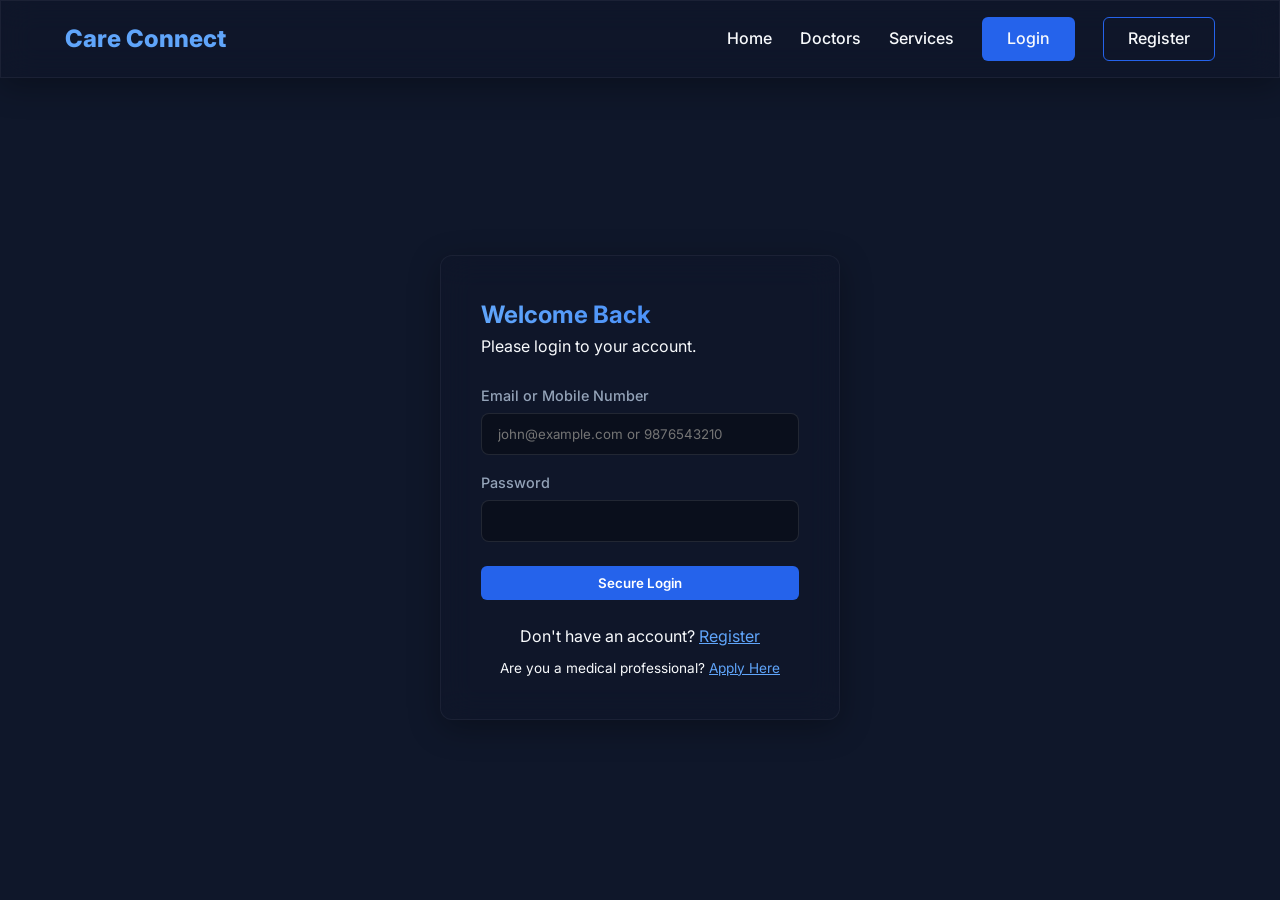
==== doctor-appointment-frontend/admin-dashboard.html @ 3c87839b "Initial commit: Doctor Appointment System" ====
<!DOCTYPE html>
<html lang="en">

<head>
    <meta charset="UTF-8">
    <meta name="viewport" content="width=device-width, initial-scale=1.0">
    <title>Admin Dashboard - Care Connect</title>
    <link href="https://fonts.googleapis.com/css2?family=Inter:wght@300;400;600;800&display=swap" rel="stylesheet">
    <link rel="stylesheet" href="css/style.css">
</head>

<body>
    <nav class="navbar glass-effect">
        <div class="logo">Care Connect <span style="font-size: 0.9rem; font-weight: 400; color: #fff;">| Admin Portal</span>
        </div>
        <div class="nav-links">
            <span id="welcomeMsg" style="margin-right: 15px; color: var(--primary-light);"></span>
            <button class="btn btn-outline" onclick="logout()">Logout</button>
        </div>
    </nav>
    <main class="dashboard-grid">
        <div class="card glass-effect" style="grid-column: span 2;">
            <h3><span style="font-size: 1.5rem;">📊</span> System Overview - All Appointments</h3>
            <p style="font-size: 0.85rem; color: #aaa; margin-bottom: 1rem;">Monitor all system bookings and critical
                emergencies.</p>

            <div id="allAppointments" class="mt-3" style="max-height: 400px; overflow-y: auto;">
                <p>Loading all system data...</p>
            </div>

            <h3 class="mt-5"><span style="font-size: 1.5rem;">👨‍👩‍👧‍👦</span> Manage Patients</h3>
            <div id="allPatients" class="mt-3" style="max-height: 400px; overflow-y: auto;">
                <p>Loading patients...</p>
            </div>

            <h3 class="mt-5"><span style="font-size: 1.5rem;">👨‍⚕️</span> Active Doctors</h3>
            <div id="activeDoctors" class="mt-3" style="max-height: 400px; overflow-y: auto;">
                <p>Loading active doctors...</p>
            </div>

            <h3 class="mt-5"><span style="font-size: 1.5rem;">⏳</span> Pending Doctor Approvals</h3>
            <div id="pendingDoctors" class="mt-3" style="max-height: 400px; overflow-y: auto;">
                <p>Loading pending registrations...</p>
            </div>
        </div>
    </main>

    <script src="js/app.js"></script>
    <script>
        document.addEventListener('DOMContentLoaded', () => {
            if (!localStorage.getItem('token') || localStorage.getItem('role') !== 'ADMIN') {
                window.location.href = 'login.html';
            }
            document.getElementById('welcomeMsg').textContent = `Admin: ${localStorage.getItem('userName')}`;
            loadAllAppointments();
            loadAllPatients();
            loadActiveDoctors();
            loadPendingDoctors();
        });

        function logout() {
            localStorage.clear();
            window.location.href = 'login.html';
        }

        async function loadAllAppointments() {
            try {
                const res = await fetchWithAuth('/appointments/all');
                if (res.ok) {
                    const data = await res.json();
                    const list = document.getElementById('allAppointments');
                    list.innerHTML = '';
                    if (data.length === 0) { list.innerHTML = '<p style="color:#aaa;">No data found in the system.</p>'; return; }

                    data.forEach(app => {
                        const bg = app.type === 'EMERGENCY' ? 'rgba(239, 68, 68, 0.15)' : 'rgba(255,255,255,0.05)';
                        const strip = app.type === 'EMERGENCY' ? 'var(--danger)' : 'var(--primary)';

                        let detailsHtml = '';
                        if (app.type === 'EMERGENCY') {
                            let verifyBtn = '';
                            if (app.status === 'PENDING_VERIFICATION') {
                                verifyBtn = `
                                    <div style="margin-top:10px; padding:10px; background:rgba(251,191,36,0.1); border-radius:6px; border:1px solid rgba(251,191,36,0.3);">
                                        <p style="color:#fbbf24; font-size:0.8rem; margin:0; margin-bottom:10px;"><b>UTR:</b> ${app.transactionId || 'N/A'}</p>
                                        <div style="display:flex; gap:10px;">
                                            <button class="btn btn-success" onclick="verifyPayment(${app.id})" style="flex:1; padding:5px; font-size:0.8rem;">Verify & Confirm</button>
                                            <button class="btn btn-danger" onclick="cancelPayment(${app.id})" style="flex:1; padding:5px; font-size:0.8rem;">Cancel Booking</button>
                                        </div>
                                    </div>
                                `;
                            }
                            detailsHtml = `
                                <div style="grid-column: span 3; background: rgba(0,0,0,0.2); padding: 10px; border-radius: 6px; margin-top: 10px; border: 1px solid rgba(239,68,68,0.2); font-size: 0.85rem;">
                                    <div style="color: var(--danger); font-weight: bold;">🚨 Emergency: ${app.patientName}</div>
                                    <div>${app.patientDetails}</div>
                                    <div style="color: #ccc; font-style: italic;">"${app.diseaseDescription}"</div>
                                    ${verifyBtn}
                                </div>
                            `;
                        }

                        list.innerHTML += `
                            <div style="background: ${bg}; padding: 15px; border-radius: 8px; margin-bottom: 10px; border-left: 5px solid ${strip}; display: grid; grid-template-columns: 1fr 1fr 1fr;">
                                <div><strong>ID:</strong> #${app.id}</div>
                                <div><strong>Date/Time:</strong> ${app.appointmentDate} ${app.appointmentTime || ''}</div>
                                <div><strong>Status:</strong> ${app.status}</div>
                                <div style="color:${strip}; grid-column: span 3; margin-top: 5px;"><strong>Type:</strong> ${app.type}</div>
                                ${detailsHtml}
                            </div>
                        `;
                    });
                }
            } catch (e) { console.error(e); }
        }

        async function loadPendingDoctors() {
// ... existing loadPendingDoctors ...
            try {
                const res = await fetchWithAuth('/doctors/pending');
                if (res.ok) {
                    const data = await res.json();
                    const list = document.getElementById('pendingDoctors');
                    list.innerHTML = '';
                    if (data.length === 0) { list.innerHTML = '<p style="color:#aaa;">No doctors pending approval.</p>'; return; }

                    data.forEach(doc => {
                        list.innerHTML += `
                            <div style="background: rgba(255,255,255,0.05); padding: 15px; border-radius: 8px; margin-bottom: 10px; border-left: 5px solid var(--warning);">
                                <strong>Name:</strong> ${doc.user.name} <br/>
                                <strong>License Number:</strong> ${doc.licenseNumber} <br/>
                                <strong>Specialization:</strong> ${doc.specialization} <br/>
                                <button class="btn btn-primary mt-2" onclick="approveDoctor(${doc.id})">Approve Doctor</button>
                            </div>
                        `;
                    });
                }
            } catch (e) { console.error(e); }
        }

        async function approveDoctor(id) {
            try {
                const res = await fetchWithAuth(`/doctors/approve/${id}`, { method: 'PUT' });
                if (res.ok) {
                    alert('Doctor approved successfully!');
                    loadPendingDoctors();
                    loadActiveDoctors();
                } else {
                    alert('Error approving doctor');
                }
            } catch (e) {
                console.error(e);
            }
        }

        async function verifyPayment(id) {
            if (!confirm("Have you successfully verified the credited amount with this UTR in your bank?")) return;
            try {
                const res = await fetchWithAuth(`/appointments/${id}/confirm-payment`, { method: 'PUT' });
                if (res.ok) {
                    alert('Payment Verified and Booking Confirmed!');
                    loadAllAppointments();
                } else {
                    alert('Error verifying payment');
                }
            } catch (e) { console.error(e); }
        }

        async function cancelPayment(id) {
            const reason = prompt("Enter a reason for cancellation (e.g., Invalid UTR, Payment Not Received):");
            if (reason === null) return; // User pressed cancel on the prompt

            try {
                const res = await fetchWithAuth(`/appointments/${id}/cancel-payment`, { method: 'PUT' });
                if (res.ok) {
                    alert('Booking has been cancelled.');
                    loadAllAppointments();
                } else {
                    alert('Error cancelling payment');
                }
            } catch (e) { console.error(e); }
        }

        async function loadAllPatients() {
            try {
                const res = await fetchWithAuth('/users/patients');
                if (res.ok) {
                    const data = await res.json();
                    const list = document.getElementById('allPatients');
                    list.innerHTML = '';
                    if (data.length === 0) { list.innerHTML = '<p style="color:#aaa;">No patients registered.</p>'; return; }

                    data.forEach(user => {
                        list.innerHTML += `
                            <div style="background: rgba(255,255,255,0.05); padding: 15px; border-radius: 8px; margin-bottom: 10px; display: flex; justify-content: space-between; align-items: center; border-left: 5px solid var(--primary-light);">
                                <div>
                                    <strong>Name:</strong> ${user.name} <br/>
                                    <strong>Email:</strong> ${user.email} <br/>
                                </div>
                                <button class="btn btn-danger" onclick="deleteUser(${user.id})">Delete Patient</button>
                            </div>
                        `;
                    });
                }
            } catch (e) { console.error(e); }
        }

        async function loadActiveDoctors() {
            try {
                const res = await fetchWithAuth('/doctors/all');
                if (res.ok) {
                    const data = await res.json();
                    const list = document.getElementById('activeDoctors');
                    list.innerHTML = '';

                    const approvedDocs = data.filter(d => d.status === 'APPROVED' || !d.status || d.status === '');
                    if (approvedDocs.length === 0) { list.innerHTML = '<p style="color:#aaa;">No active doctors.</p>'; return; }

                    approvedDocs.forEach(doc => {
                        list.innerHTML += `
                            <div style="background: rgba(255,255,255,0.05); padding: 15px; border-radius: 8px; margin-bottom: 10px; display: flex; justify-content: space-between; align-items: center; border-left: 5px solid var(--success);">
                                <div>
                                    <strong>Name:</strong> ${doc.user.name} <br/>
                                    <strong>Specialization:</strong> ${doc.specialization} <br/>
                                    <strong>License:</strong> ${doc.licenseNumber}
                                </div>
                                <button class="btn btn-danger" onclick="deleteUser(${doc.user.id})">Remove Doctor</button>
                            </div>
                        `;
                    });
                }
            } catch (e) { console.error(e); }
        }

        async function deleteUser(userId) {
            if (confirm("Are you sure you want to completely delete this user? All their appointments and records will also be deleted!")) {
                try {
                    const res = await fetchWithAuth(`/users/${userId}`, { method: 'DELETE' });
                    if (res.ok) {
                        alert('User deleted successfully!');
                        loadAllPatients();
                        loadActiveDoctors();
                        loadPendingDoctors();
                        loadAllAppointments();
                    } else {
                        alert('Error deleting user');
                    }
                } catch (e) { console.error(e); }
            }
        }
    </script>
</body>

</html>
---- doctor-appointment-frontend/css/style.css ----
:root {
    --primary: #2563eb;
    --primary-light: #60a5fa;
    --background: #0f172a;
    --text-main: #f8fafc;
    --text-muted: #94a3b8;
    --danger: #ef4444;
    --success: #10b981;
    --card-bg: rgba(255, 255, 255, 0.05);
}

* {
    margin: 0;
    padding: 0;
    box-sizing: border-box;
    font-family: 'Inter', sans-serif;
}

body {
    background-color: var(--background);
    color: var(--text-main);
    line-height: 1.6;
    overflow-x: hidden;
    animation: fadeIn 0.8s ease-out forwards;
}

@keyframes fadeIn {
    from { opacity: 0; }
    to { opacity: 1; }
}

@keyframes fadeInUp {
    from {
        opacity: 0;
        transform: translateY(20px);
    }
    to {
        opacity: 1;
        transform: translateY(0);
    }
}

/* Typography Details */
.text-gradient {
    background: linear-gradient(to right, #60a5fa, #3b82f6);
    background-clip: text;
    -webkit-background-clip: text;
    -webkit-text-fill-color: transparent;
    animation: fadeInUp 1s ease-out forwards;
}

.text-center {
    text-align: center;
}

.mt-2 {
    margin-top: 0.5rem;
}

.mt-3 {
    margin-top: 1rem;
}

.mt-4 {
    margin-top: 1.5rem;
}

.mt-5 {
    margin-top: 2rem;
}

.pb-4 {
    padding-bottom: 2rem;
}

/* Navbar */
.navbar {
    display: flex;
    justify-content: space-between;
    align-items: center;
    padding: 1rem 5%;
    position: sticky;
    top: 0;
    z-index: 100;
}

.logo {
    font-size: 1.5rem;
    font-weight: 800;
    color: var(--primary-light);
}

.nav-links a {
    color: var(--text-main);
    text-decoration: none;
    margin-left: 1.5rem;
    font-weight: 500;
    transition: 0.3s;
}

.nav-links a:hover {
    color: var(--primary-light);
}

/* Buttons */
.btn {
    display: inline-block;
    padding: 0.5rem 1.5rem;
    border-radius: 6px;
    font-weight: 600;
    text-decoration: none;
    cursor: pointer;
    border: 1px solid transparent;
    transition: all 0.3s ease;
}

.btn-primary {
    background: var(--primary);
    color: white;
}

.btn-primary:hover {
    background: #1d4ed8;
    transform: translateY(-2px);
    box-shadow: 0 4px 12px rgba(37, 99, 235, 0.4);
}

.btn-outline {
    border-color: var(--primary);
    color: var(--primary-light);
    background: transparent;
}

.btn-outline:hover {
    background: rgba(37, 99, 235, 0.1);
}

.btn-danger {
    background: var(--danger);
    color: white;
}

.btn-danger:hover {
    background: #dc2626;
    transform: translateY(-2px);
    box-shadow: 0 4px 12px rgba(239, 68, 68, 0.4);
}

.btn-block {
    display: block;
    width: 100%;
    text-align: center;
}

.btn-large {
    padding: 0.75rem 2rem;
    font-size: 1.1rem;
}

/* Layout & Hero */
.center-content {
    min-height: calc(100vh - 80px);
    display: flex;
    align-items: center;
    justify-content: center;
}

.hero {
    height: calc(100vh - 80px);
    display: flex;
    align-items: center;
    padding: 0 5%;
    background: radial-gradient(circle at top right, rgba(37, 99, 235, 0.1), transparent 50%);
}

.hero-content {
    max-width: 600px;
}

.hero h1 {
    font-size: 3.5rem;
    line-height: 1.2;
    margin-bottom: 1rem;
}

.hero p {
    font-size: 1.25rem;
    color: var(--text-muted);
    margin-bottom: 2rem;
}

.hero-cta {
    display: flex;
    gap: 1rem;
}

/* Glassmorphism Utilities */
.glass-effect {
    background: rgba(15, 23, 42, 0.6);
    backdrop-filter: blur(16px);
    -webkit-backdrop-filter: blur(16px);
    border: 1px solid rgba(255, 255, 255, 0.05);
    box-shadow: 0 8px 32px 0 rgba(0, 0, 0, 0.3);
}

/* Forms */
.form-container {
    padding: 2.5rem;
    border-radius: 12px;
    width: 100%;
    max-width: 400px;
}

.form-group label {
    display: block;
    font-size: 0.9rem;
    font-weight: 500;
    color: var(--text-muted);
}

.form-group input,
.form-group select,
.form-group textarea {
    width: 100%;
    padding: 12px 16px;
    margin-top: 6px;
    background: rgba(0, 0, 0, 0.3);
    border: 1px solid rgba(255, 255, 255, 0.1);
    color: white;
    border-radius: 8px;
    transition: 0.3s;
    color-scheme: dark;
}

.form-group input:focus,
.form-group select:focus,
.form-group textarea:focus {
    border-color: var(--primary-light);
    outline: none;
    box-shadow: 0 0 15px rgba(59, 130, 246, 0.4);
    transform: translateY(-2px);
}

.form-group option {
    background: var(--background);
    color: white;
}

/* Dashboard Grids */
.dashboard-grid {
    display: grid;
    grid-template-columns: repeat(auto-fit, minmax(300px, 1fr));
    gap: 1.5rem;
    padding: 2rem 5%;
}

.card {
    padding: 1.5rem;
    border-radius: 12px;
    background: var(--card-bg);
    border: 1px solid rgba(255, 255, 255, 0.1);
    transition: all 0.3s cubic-bezier(0.4, 0, 0.2, 1);
    animation: fadeInUp 0.8s ease-out forwards;
    animation-delay: 0.2s;
    opacity: 0;
}

.card:hover {
    transform: translateY(-8px);
    border-color: rgba(96, 165, 250, 0.4);
    box-shadow: 0 10px 25px -5px rgba(37, 99, 235, 0.15), 0 8px 10px -6px rgba(37, 99, 235, 0.1);
}

.card h3 {
    margin-bottom: 1rem;
    font-size: 1.2rem;
    color: var(--primary-light);
}

/* Chatbot UI */
.chat-container {
    height: 400px;
    overflow-y: auto;
    padding: 1rem;
    background: rgba(0, 0, 0, 0.2);
    border-radius: 8px;
    display: flex;
    flex-direction: column;
    gap: 1rem;
}

.chat-msg {
    padding: 0.75rem 1rem;
    border-radius: 8px;
    max-width: 80%;
}

.chat-user {
    align-self: flex-end;
    background: var(--primary);
    color: white;
    border-bottom-right-radius: 0;
}

.chat-ai {
    align-self: flex-start;
    background: rgba(255, 255, 255, 0.1);
    color: white;
    border-bottom-left-radius: 0;
}
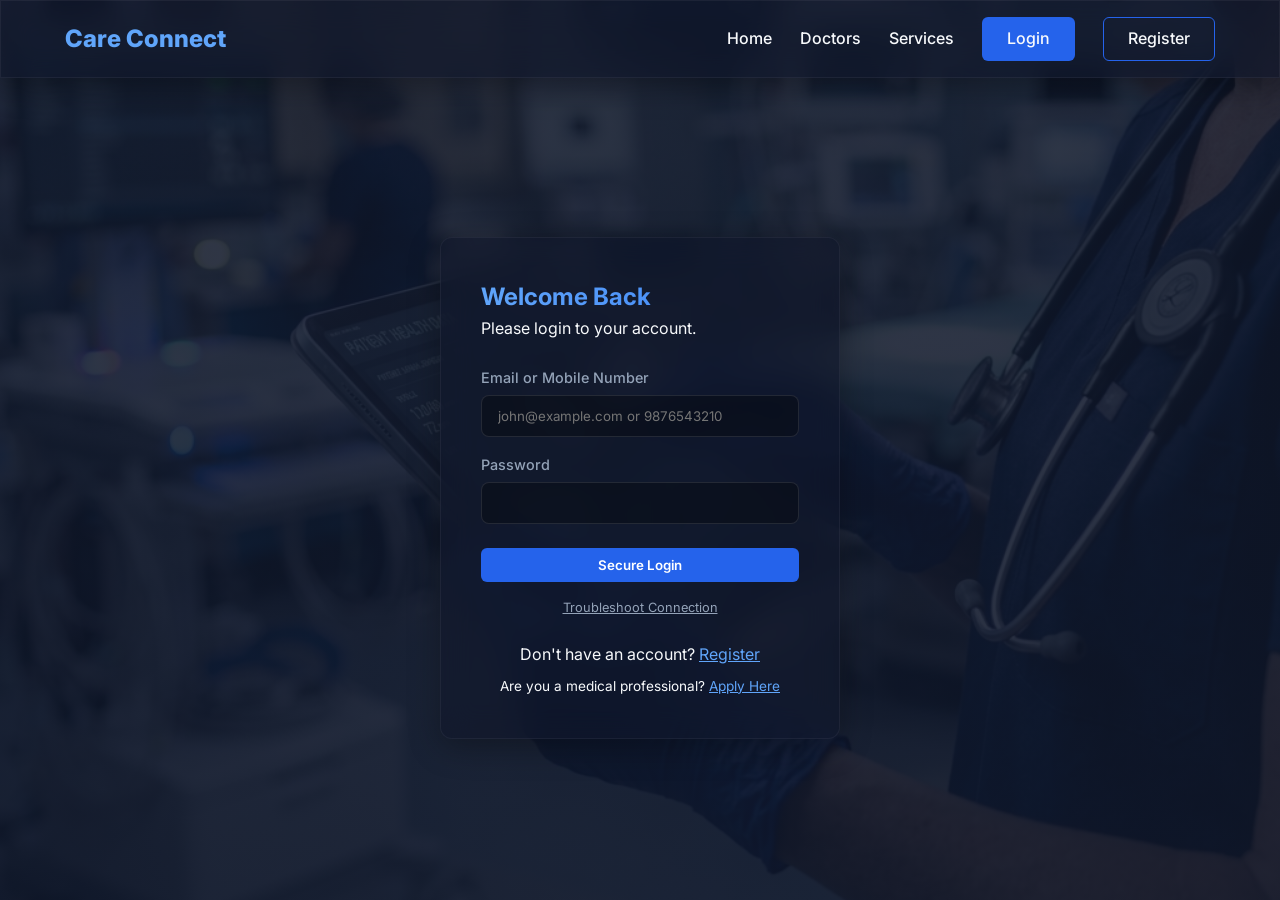
==== commit b442629a: "UI: Final polish - Apply premium backgrounds to all internal pages and dashboards" ====
--- a/doctor-appointment-frontend/admin-dashboard.html
+++ b/doctor-appointment-frontend/admin-dashboard.html
@@ -9,12 +9,16 @@
     <link rel="stylesheet" href="css/style.css">
 </head>
 
-<body>
+<body class="dashboard-page">
     <nav class="navbar glass-effect">
-        <div class="logo">Care Connect <span style="font-size: 0.9rem; font-weight: 400; color: #fff;">| Admin Portal</span>
+        <div class="logo">Care Connect <span style="font-size: 0.9rem; font-weight: 400; color: #fff;">| Admin Portal</span></div>
+        <div class="menu-toggle" id="mobile-menu">
+            <span></span>
+            <span></span>
+            <span></span>
         </div>
-        <div class="nav-links">
-            <span id="welcomeMsg" style="margin-right: 15px; color: var(--primary-light);"></span>
+        <div class="nav-links" id="nav-links">
+            <span id="welcomeMsg" style="color: var(--primary-light);"></span>
             <button class="btn btn-outline" onclick="logout()">Logout</button>
         </div>
     </nav>
@@ -248,6 +252,7 @@
                 } catch (e) { console.error(e); }
             }
         }
+
     </script>
 </body>
 
--- a/doctor-appointment-frontend/css/style.css
+++ b/doctor-appointment-frontend/css/style.css
@@ -18,10 +18,27 @@
 
 body {
     background-color: var(--background);
+    background-image: linear-gradient(rgba(15, 23, 42, 0.9), rgba(15, 23, 42, 0.9)), url('../assets/img/dashboard-bg.png');
+    background-size: cover;
+    background-position: center;
+    background-attachment: fixed;
     color: var(--text-main);
     line-height: 1.6;
     overflow-x: hidden;
     animation: fadeIn 0.8s ease-out forwards;
+}
+
+/* Background Variations */
+.hero-page {
+    background-image: linear-gradient(rgba(15, 23, 42, 0.8), rgba(15, 23, 42, 0.85)), url('../assets/img/hero-bg.png');
+}
+
+.auth-page {
+    background-image: linear-gradient(rgba(15, 23, 42, 0.85), rgba(15, 23, 42, 0.9)), url('../assets/img/auth-bg.png');
+}
+
+.dashboard-page {
+    background-image: linear-gradient(rgba(15, 23, 42, 0.92), rgba(15, 23, 42, 0.95)), url('../assets/img/dashboard-bg.png');
 }
 
 @keyframes fadeIn {
@@ -307,4 +324,116 @@
     background: rgba(255, 255, 255, 0.1);
     color: white;
     border-bottom-left-radius: 0;
+}
+
+/* Mobile Responsive Adjustments */
+.menu-toggle {
+    display: none;
+    flex-direction: column;
+    gap: 5px;
+    cursor: pointer;
+    z-index: 1001;
+}
+
+.menu-toggle span {
+    width: 25px;
+    height: 3px;
+    background: white;
+    border-radius: 2px;
+    transition: 0.3s;
+}
+
+@media (max-width: 768px) {
+    .menu-toggle {
+        display: flex;
+    }
+
+    .nav-links {
+        display: flex; /* CRITICAL: Force flex display on mobile */
+        position: fixed;
+        top: 0;
+        right: -100%;
+        width: 100%; /* Take full width on mobile for better alignment */
+        height: 100vh;
+        background: rgba(10, 15, 28, 0.98); /* Solid dark background */
+        backdrop-filter: blur(20px);
+        flex-direction: column;
+        justify-content: center;
+        align-items: center;
+        gap: 1.5rem;
+        transition: 0.4s cubic-bezier(0.4, 0, 0.2, 1);
+        z-index: 1000;
+        padding: 2rem;
+    }
+
+    .nav-links.active {
+        right: 0;
+    }
+
+    .nav-links a, .nav-links .btn {
+        margin: 0;
+        font-size: 1.3rem;
+        width: 80%; /* Width for buttons and links */
+        text-align: center;
+        padding: 1rem;
+    }
+
+    .nav-links span#welcomeMsg {
+        display: block;
+        width: 100%;
+        text-align: center;
+        margin-bottom: 1rem;
+        font-weight: 600;
+    }
+
+    /* Hero Section Responsive */
+    .hero {
+        flex-direction: column;
+        justify-content: center;
+        text-align: center;
+        padding-top: 2rem;
+    }
+
+    .hero h1 {
+        font-size: 2.5rem;
+    }
+
+    .hero p {
+        font-size: 1.1rem;
+    }
+
+    .hero-cta {
+        flex-direction: column;
+        width: 100%;
+    }
+
+    .hero-cta .btn {
+        width: 100%;
+    }
+
+    /* Form Container Responsive */
+    .form-container {
+        padding: 1.5rem;
+        margin: 1rem;
+    }
+
+    /* Dashboard Grid Responsive */
+    .dashboard-grid {
+        grid-template-columns: 1fr;
+        padding: 1rem;
+    }
+
+    /* Modal Content Responsive */
+    .modal-content {
+        padding: 1.5rem;
+    }
+
+    .modal-content div[style*="grid-template-columns: 1fr 1fr"] {
+        grid-template-columns: 1fr !important;
+    }
+
+    /* General Typography */
+    h2 {
+        font-size: 2rem !important;
+    }
 }
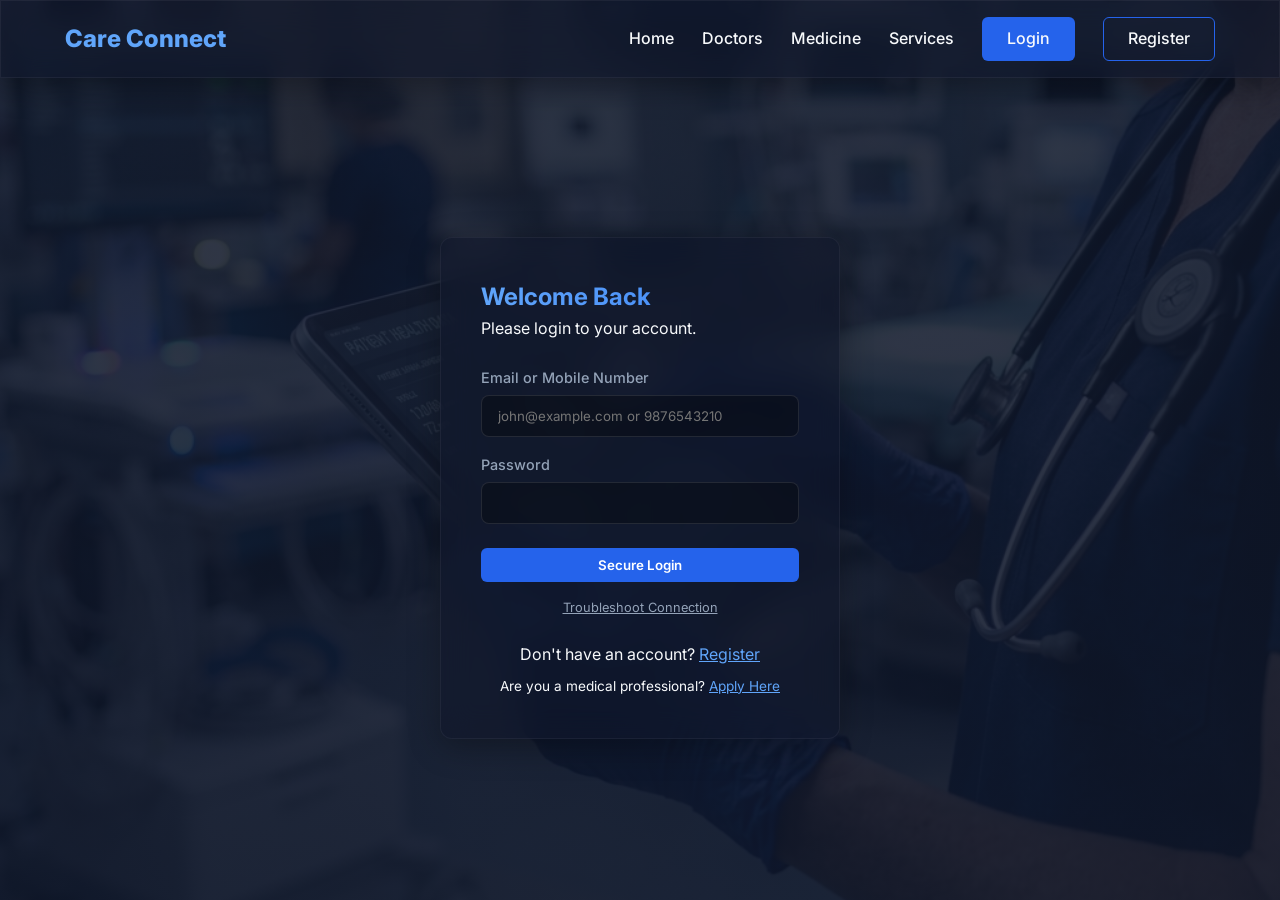
==== commit 27dc1686: "UI: Add 'Medicine' tab to all navigation bars for cross-site consistency." ====
--- a/doctor-appointment-frontend/admin-dashboard.html
+++ b/doctor-appointment-frontend/admin-dashboard.html
@@ -18,7 +18,9 @@
             <span></span>
         </div>
         <div class="nav-links" id="nav-links">
-            <span id="welcomeMsg" style="color: var(--primary-light);"></span>
+            <a href="index.html" style="margin-right: 20px; color: #fff;">Home</a>
+            <a href="medicines.html" style="margin-right: 20px; color: #fff;">Medicine</a>
+            <span id="welcomeMsg" style="color: var(--primary-light); margin-right: 15px;"></span>
             <button class="btn btn-outline" onclick="logout()">Logout</button>
         </div>
     </nav>
--- a/doctor-appointment-frontend/css/style.css
+++ b/doctor-appointment-frontend/css/style.css
@@ -1,439 +1,640 @@
-:root {
-    --primary: #2563eb;
-    --primary-light: #60a5fa;
-    --background: #0f172a;
-    --text-main: #f8fafc;
-    --text-muted: #94a3b8;
-    --danger: #ef4444;
-    --success: #10b981;
-    --card-bg: rgba(255, 255, 255, 0.05);
-}
-
-* {
-    margin: 0;
-    padding: 0;
-    box-sizing: border-box;
-    font-family: 'Inter', sans-serif;
-}
-
-body {
-    background-color: var(--background);
-    background-image: linear-gradient(rgba(15, 23, 42, 0.9), rgba(15, 23, 42, 0.9)), url('../assets/img/dashboard-bg.png');
-    background-size: cover;
-    background-position: center;
-    background-attachment: fixed;
-    color: var(--text-main);
-    line-height: 1.6;
-    overflow-x: hidden;
-    animation: fadeIn 0.8s ease-out forwards;
-}
-
-/* Background Variations */
-.hero-page {
-    background-image: linear-gradient(rgba(15, 23, 42, 0.8), rgba(15, 23, 42, 0.85)), url('../assets/img/hero-bg.png');
-}
-
-.auth-page {
-    background-image: linear-gradient(rgba(15, 23, 42, 0.85), rgba(15, 23, 42, 0.9)), url('../assets/img/auth-bg.png');
-}
-
-.dashboard-page {
-    background-image: linear-gradient(rgba(15, 23, 42, 0.92), rgba(15, 23, 42, 0.95)), url('../assets/img/dashboard-bg.png');
-}
-
-@keyframes fadeIn {
-    from { opacity: 0; }
-    to { opacity: 1; }
-}
-
-@keyframes fadeInUp {
-    from {
-        opacity: 0;
-        transform: translateY(20px);
-    }
-    to {
-        opacity: 1;
-        transform: translateY(0);
-    }
-}
-
-/* Typography Details */
-.text-gradient {
-    background: linear-gradient(to right, #60a5fa, #3b82f6);
-    background-clip: text;
-    -webkit-background-clip: text;
-    -webkit-text-fill-color: transparent;
-    animation: fadeInUp 1s ease-out forwards;
-}
-
-.text-center {
-    text-align: center;
-}
-
-.mt-2 {
-    margin-top: 0.5rem;
-}
-
-.mt-3 {
-    margin-top: 1rem;
-}
-
-.mt-4 {
-    margin-top: 1.5rem;
-}
-
-.mt-5 {
-    margin-top: 2rem;
-}
-
-.pb-4 {
-    padding-bottom: 2rem;
-}
-
-/* Navbar */
-.navbar {
-    display: flex;
-    justify-content: space-between;
-    align-items: center;
-    padding: 1rem 5%;
-    position: sticky;
-    top: 0;
-    z-index: 100;
-}
-
-.logo {
-    font-size: 1.5rem;
-    font-weight: 800;
-    color: var(--primary-light);
-}
-
-.nav-links a {
-    color: var(--text-main);
-    text-decoration: none;
-    margin-left: 1.5rem;
-    font-weight: 500;
-    transition: 0.3s;
-}
-
-.nav-links a:hover {
-    color: var(--primary-light);
-}
-
-/* Buttons */
-.btn {
-    display: inline-block;
-    padding: 0.5rem 1.5rem;
-    border-radius: 6px;
-    font-weight: 600;
-    text-decoration: none;
-    cursor: pointer;
-    border: 1px solid transparent;
-    transition: all 0.3s ease;
-}
-
-.btn-primary {
-    background: var(--primary);
-    color: white;
-}
-
-.btn-primary:hover {
-    background: #1d4ed8;
-    transform: translateY(-2px);
-    box-shadow: 0 4px 12px rgba(37, 99, 235, 0.4);
-}
-
-.btn-outline {
-    border-color: var(--primary);
-    color: var(--primary-light);
-    background: transparent;
-}
-
-.btn-outline:hover {
-    background: rgba(37, 99, 235, 0.1);
-}
-
-.btn-danger {
-    background: var(--danger);
-    color: white;
-}
-
-.btn-danger:hover {
-    background: #dc2626;
-    transform: translateY(-2px);
-    box-shadow: 0 4px 12px rgba(239, 68, 68, 0.4);
-}
-
-.btn-block {
-    display: block;
-    width: 100%;
-    text-align: center;
-}
-
-.btn-large {
-    padding: 0.75rem 2rem;
-    font-size: 1.1rem;
-}
-
-/* Layout & Hero */
-.center-content {
-    min-height: calc(100vh - 80px);
-    display: flex;
-    align-items: center;
-    justify-content: center;
-}
-
-.hero {
-    height: calc(100vh - 80px);
-    display: flex;
-    align-items: center;
-    padding: 0 5%;
-    background: radial-gradient(circle at top right, rgba(37, 99, 235, 0.1), transparent 50%);
-}
-
-.hero-content {
-    max-width: 600px;
-}
-
-.hero h1 {
-    font-size: 3.5rem;
-    line-height: 1.2;
-    margin-bottom: 1rem;
-}
-
-.hero p {
-    font-size: 1.25rem;
-    color: var(--text-muted);
-    margin-bottom: 2rem;
-}
-
-.hero-cta {
-    display: flex;
-    gap: 1rem;
-}
-
-/* Glassmorphism Utilities */
-.glass-effect {
-    background: rgba(15, 23, 42, 0.6);
-    backdrop-filter: blur(16px);
-    -webkit-backdrop-filter: blur(16px);
-    border: 1px solid rgba(255, 255, 255, 0.05);
-    box-shadow: 0 8px 32px 0 rgba(0, 0, 0, 0.3);
-}
-
-/* Forms */
-.form-container {
-    padding: 2.5rem;
-    border-radius: 12px;
-    width: 100%;
-    max-width: 400px;
-}
-
-.form-group label {
-    display: block;
-    font-size: 0.9rem;
-    font-weight: 500;
-    color: var(--text-muted);
-}
-
-.form-group input,
-.form-group select,
-.form-group textarea {
-    width: 100%;
-    padding: 12px 16px;
-    margin-top: 6px;
-    background: rgba(0, 0, 0, 0.3);
-    border: 1px solid rgba(255, 255, 255, 0.1);
-    color: white;
-    border-radius: 8px;
-    transition: 0.3s;
-    color-scheme: dark;
-}
-
-.form-group input:focus,
-.form-group select:focus,
-.form-group textarea:focus {
-    border-color: var(--primary-light);
-    outline: none;
-    box-shadow: 0 0 15px rgba(59, 130, 246, 0.4);
-    transform: translateY(-2px);
-}
-
-.form-group option {
-    background: var(--background);
-    color: white;
-}
-
-/* Dashboard Grids */
-.dashboard-grid {
-    display: grid;
-    grid-template-columns: repeat(auto-fit, minmax(300px, 1fr));
-    gap: 1.5rem;
-    padding: 2rem 5%;
-}
-
-.card {
-    padding: 1.5rem;
-    border-radius: 12px;
-    background: var(--card-bg);
-    border: 1px solid rgba(255, 255, 255, 0.1);
-    transition: all 0.3s cubic-bezier(0.4, 0, 0.2, 1);
-    animation: fadeInUp 0.8s ease-out forwards;
-    animation-delay: 0.2s;
-    opacity: 0;
-}
-
-.card:hover {
-    transform: translateY(-8px);
-    border-color: rgba(96, 165, 250, 0.4);
-    box-shadow: 0 10px 25px -5px rgba(37, 99, 235, 0.15), 0 8px 10px -6px rgba(37, 99, 235, 0.1);
-}
-
-.card h3 {
-    margin-bottom: 1rem;
-    font-size: 1.2rem;
-    color: var(--primary-light);
-}
-
-/* Chatbot UI */
-.chat-container {
-    height: 400px;
-    overflow-y: auto;
-    padding: 1rem;
-    background: rgba(0, 0, 0, 0.2);
-    border-radius: 8px;
-    display: flex;
-    flex-direction: column;
-    gap: 1rem;
-}
-
-.chat-msg {
-    padding: 0.75rem 1rem;
-    border-radius: 8px;
-    max-width: 80%;
-}
-
-.chat-user {
-    align-self: flex-end;
-    background: var(--primary);
-    color: white;
-    border-bottom-right-radius: 0;
-}
-
-.chat-ai {
-    align-self: flex-start;
-    background: rgba(255, 255, 255, 0.1);
-    color: white;
-    border-bottom-left-radius: 0;
-}
-
-/* Mobile Responsive Adjustments */
-.menu-toggle {
-    display: none;
-    flex-direction: column;
-    gap: 5px;
-    cursor: pointer;
-    z-index: 1001;
-}
-
-.menu-toggle span {
-    width: 25px;
-    height: 3px;
-    background: white;
-    border-radius: 2px;
-    transition: 0.3s;
-}
-
-@media (max-width: 768px) {
-    .menu-toggle {
-        display: flex;
-    }
-
-    .nav-links {
-        display: flex; /* CRITICAL: Force flex display on mobile */
-        position: fixed;
-        top: 0;
-        right: -100%;
-        width: 100%; /* Take full width on mobile for better alignment */
-        height: 100vh;
-        background: rgba(10, 15, 28, 0.98); /* Solid dark background */
-        backdrop-filter: blur(20px);
-        flex-direction: column;
-        justify-content: center;
-        align-items: center;
-        gap: 1.5rem;
-        transition: 0.4s cubic-bezier(0.4, 0, 0.2, 1);
-        z-index: 1000;
-        padding: 2rem;
-    }
-
-    .nav-links.active {
-        right: 0;
-    }
-
-    .nav-links a, .nav-links .btn {
-        margin: 0;
-        font-size: 1.3rem;
-        width: 80%; /* Width for buttons and links */
-        text-align: center;
-        padding: 1rem;
-    }
-
-    .nav-links span#welcomeMsg {
-        display: block;
-        width: 100%;
-        text-align: center;
-        margin-bottom: 1rem;
-        font-weight: 600;
-    }
-
-    /* Hero Section Responsive */
-    .hero {
-        flex-direction: column;
-        justify-content: center;
-        text-align: center;
-        padding-top: 2rem;
-    }
-
-    .hero h1 {
-        font-size: 2.5rem;
-    }
-
-    .hero p {
-        font-size: 1.1rem;
-    }
-
-    .hero-cta {
-        flex-direction: column;
-        width: 100%;
-    }
-
-    .hero-cta .btn {
-        width: 100%;
-    }
-
-    /* Form Container Responsive */
-    .form-container {
-        padding: 1.5rem;
-        margin: 1rem;
-    }
-
-    /* Dashboard Grid Responsive */
-    .dashboard-grid {
-        grid-template-columns: 1fr;
-        padding: 1rem;
-    }
-
-    /* Modal Content Responsive */
-    .modal-content {
-        padding: 1.5rem;
-    }
-
-    .modal-content div[style*="grid-template-columns: 1fr 1fr"] {
-        grid-template-columns: 1fr !important;
-    }
-
-    /* General Typography */
-    h2 {
-        font-size: 2rem !important;
-    }
-}+:root {
+    --primary: #2563eb;
+    --primary-light: #60a5fa;
+    --background: #0f172a;
+    --text-main: #f8fafc;
+    --text-muted: #94a3b8;
+    --danger: #ef4444;
+    --success: #10b981;
+    --card-bg: rgba(255, 255, 255, 0.05);
+}
+
+* {
+    margin: 0;
+    padding: 0;
+    box-sizing: border-box;
+    font-family: 'Inter', sans-serif;
+}
+
+body {
+    background-color: var(--background);
+    background-image: linear-gradient(rgba(15, 23, 42, 0.9), rgba(15, 23, 42, 0.9)), url('../assets/img/dashboard-bg.png');
+    background-size: cover;
+    background-position: center;
+    background-attachment: fixed;
+    color: var(--text-main);
+    line-height: 1.6;
+    overflow-x: hidden;
+    animation: fadeIn 0.8s ease-out forwards;
+}
+
+/* Background Variations */
+.hero-page {
+    background-image: linear-gradient(rgba(15, 23, 42, 0.8), rgba(15, 23, 42, 0.85)), url('../assets/img/hero-bg.png');
+}
+
+.auth-page {
+    background-image: linear-gradient(rgba(15, 23, 42, 0.85), rgba(15, 23, 42, 0.9)), url('../assets/img/auth-bg.png');
+}
+
+.dashboard-page {
+    background-image: linear-gradient(rgba(15, 23, 42, 0.92), rgba(15, 23, 42, 0.95)), url('../assets/img/dashboard-bg.png');
+}
+
+@keyframes fadeIn {
+    from { opacity: 0; }
+    to { opacity: 1; }
+}
+
+@keyframes fadeInUp {
+    from {
+        opacity: 0;
+        transform: translateY(20px);
+    }
+    to {
+        opacity: 1;
+        transform: translateY(0);
+    }
+}
+
+/* Typography Details */
+.text-gradient {
+    background: linear-gradient(to right, #60a5fa, #3b82f6);
+    background-clip: text;
+    -webkit-background-clip: text;
+    -webkit-text-fill-color: transparent;
+    animation: fadeInUp 1s ease-out forwards;
+}
+
+.text-center {
+    text-align: center;
+}
+
+.mt-2 {
+    margin-top: 0.5rem;
+}
+
+.mt-3 {
+    margin-top: 1rem;
+}
+
+.mt-4 {
+    margin-top: 1.5rem;
+}
+
+.mt-5 {
+    margin-top: 2rem;
+}
+
+.pb-4 {
+    padding-bottom: 2rem;
+}
+
+/* Navbar */
+.navbar {
+    display: flex;
+    justify-content: space-between;
+    align-items: center;
+    padding: 1rem 5%;
+    position: sticky;
+    top: 0;
+    z-index: 100;
+}
+
+.logo {
+    font-size: 1.5rem;
+    font-weight: 800;
+    color: var(--primary-light);
+}
+
+.nav-links a {
+    color: var(--text-main);
+    text-decoration: none;
+    margin-left: 1.5rem;
+    font-weight: 500;
+    transition: 0.3s;
+}
+
+.nav-links a:hover {
+    color: var(--primary-light);
+}
+
+/* Buttons */
+.btn {
+    display: inline-block;
+    padding: 0.5rem 1.5rem;
+    border-radius: 6px;
+    font-weight: 600;
+    text-decoration: none;
+    cursor: pointer;
+    border: 1px solid transparent;
+    transition: all 0.3s ease;
+}
+
+.btn-primary {
+    background: var(--primary);
+    color: white;
+}
+
+.btn-primary:hover {
+    background: #1d4ed8;
+    transform: translateY(-2px);
+    box-shadow: 0 4px 12px rgba(37, 99, 235, 0.4);
+}
+
+.btn-outline {
+    border-color: var(--primary);
+    color: var(--primary-light);
+    background: transparent;
+}
+
+.btn-outline:hover {
+    background: rgba(37, 99, 235, 0.1);
+}
+
+.btn-danger {
+    background: var(--danger);
+    color: white;
+}
+
+.btn-danger:hover {
+    background: #dc2626;
+    transform: translateY(-2px);
+    box-shadow: 0 4px 12px rgba(239, 68, 68, 0.4);
+}
+
+.btn-block {
+    display: block;
+    width: 100%;
+    text-align: center;
+}
+
+.btn-large {
+    padding: 0.75rem 2rem;
+    font-size: 1.1rem;
+}
+
+/* Layout & Hero */
+.center-content {
+    min-height: calc(100vh - 80px);
+    display: flex;
+    align-items: center;
+    justify-content: center;
+}
+
+.hero {
+    height: calc(100vh - 80px);
+    display: flex;
+    align-items: center;
+    padding: 0 5%;
+    background: radial-gradient(circle at top right, rgba(37, 99, 235, 0.1), transparent 50%);
+}
+
+.hero-content {
+    max-width: 600px;
+}
+
+.hero h1 {
+    font-size: 3.5rem;
+    line-height: 1.2;
+    margin-bottom: 1rem;
+}
+
+.hero p {
+    font-size: 1.25rem;
+    color: var(--text-muted);
+    margin-bottom: 2rem;
+}
+
+.hero-cta {
+    display: flex;
+    gap: 1rem;
+}
+
+/* Glassmorphism Utilities */
+.glass-effect {
+    background: rgba(15, 23, 42, 0.6);
+    backdrop-filter: blur(16px);
+    -webkit-backdrop-filter: blur(16px);
+    border: 1px solid rgba(255, 255, 255, 0.05);
+    box-shadow: 0 8px 32px 0 rgba(0, 0, 0, 0.3);
+}
+
+/* Forms */
+.form-container {
+    padding: 2.5rem;
+    border-radius: 12px;
+    width: 100%;
+    max-width: 400px;
+}
+
+.form-group label {
+    display: block;
+    font-size: 0.9rem;
+    font-weight: 500;
+    color: var(--text-muted);
+}
+
+.form-group input,
+.form-group select,
+.form-group textarea {
+    width: 100%;
+    padding: 12px 16px;
+    margin-top: 6px;
+    background: rgba(0, 0, 0, 0.3);
+    border: 1px solid rgba(255, 255, 255, 0.1);
+    color: white;
+    border-radius: 8px;
+    transition: 0.3s;
+    color-scheme: dark;
+}
+
+.form-group input:focus,
+.form-group select:focus,
+.form-group textarea:focus {
+    border-color: var(--primary-light);
+    outline: none;
+    box-shadow: 0 0 15px rgba(59, 130, 246, 0.4);
+    transform: translateY(-2px);
+}
+
+.form-group option {
+    background: var(--background);
+    color: white;
+}
+
+/* Dashboard Grids */
+.dashboard-grid {
+    display: grid;
+    grid-template-columns: repeat(auto-fit, minmax(300px, 1fr));
+    gap: 1.5rem;
+    padding: 2rem 5%;
+}
+
+.card {
+    padding: 1.5rem;
+    border-radius: 12px;
+    background: var(--card-bg);
+    border: 1px solid rgba(255, 255, 255, 0.1);
+    transition: all 0.3s cubic-bezier(0.4, 0, 0.2, 1);
+    animation: fadeInUp 0.8s ease-out forwards;
+    animation-delay: 0.2s;
+    opacity: 0;
+}
+
+.card:hover {
+    transform: translateY(-8px);
+    border-color: rgba(96, 165, 250, 0.4);
+    box-shadow: 0 10px 25px -5px rgba(37, 99, 235, 0.15), 0 8px 10px -6px rgba(37, 99, 235, 0.1);
+}
+
+.card h3 {
+    margin-bottom: 1rem;
+    font-size: 1.2rem;
+    color: var(--primary-light);
+}
+
+/* Chatbot UI */
+.chat-container {
+    height: 400px;
+    overflow-y: auto;
+    padding: 1rem;
+    background: rgba(0, 0, 0, 0.2);
+    border-radius: 8px;
+    display: flex;
+    flex-direction: column;
+    gap: 1rem;
+}
+
+.chat-msg {
+    padding: 0.75rem 1rem;
+    border-radius: 8px;
+    max-width: 80%;
+}
+
+.chat-user {
+    align-self: flex-end;
+    background: var(--primary);
+    color: white;
+    border-bottom-right-radius: 0;
+}
+
+.chat-ai {
+    align-self: flex-start;
+    background: rgba(255, 255, 255, 0.1);
+    color: white;
+    border-bottom-left-radius: 0;
+}
+
+/* Mobile Responsive Adjustments */
+.menu-toggle {
+    display: none;
+    flex-direction: column;
+    gap: 5px;
+    cursor: pointer;
+    z-index: 1001;
+}
+
+.menu-toggle span {
+    width: 25px;
+    height: 3px;
+    background: white;
+    border-radius: 2px;
+    transition: 0.3s;
+}
+
+@media (max-width: 768px) {
+    .menu-toggle {
+        display: flex;
+    }
+
+    .nav-links {
+        display: flex; /* CRITICAL: Force flex display on mobile */
+        position: fixed;
+        top: 0;
+        right: -100%;
+        width: 100%; /* Take full width on mobile for better alignment */
+        height: 100vh;
+        background: rgba(10, 15, 28, 0.98); /* Solid dark background */
+        backdrop-filter: blur(20px);
+        flex-direction: column;
+        justify-content: center;
+        align-items: center;
+        gap: 1.5rem;
+        transition: 0.4s cubic-bezier(0.4, 0, 0.2, 1);
+        z-index: 1000;
+        padding: 2rem;
+    }
+
+    .nav-links.active {
+        right: 0;
+    }
+
+    .nav-links a, .nav-links .btn {
+        margin: 0;
+        font-size: 1.3rem;
+        width: 80%; /* Width for buttons and links */
+        text-align: center;
+        padding: 1rem;
+    }
+
+    .nav-links span#welcomeMsg {
+        display: block;
+        width: 100%;
+        text-align: center;
+        margin-bottom: 1rem;
+        font-weight: 600;
+    }
+
+    /* Hero Section Responsive */
+    .hero {
+        flex-direction: column;
+        justify-content: center;
+        text-align: center;
+        padding-top: 2rem;
+    }
+
+    .hero h1 {
+        font-size: 2.5rem;
+    }
+
+    .hero p {
+        font-size: 1.1rem;
+    }
+
+    .hero-cta {
+        flex-direction: column;
+        width: 100%;
+    }
+
+    .hero-cta .btn {
+        width: 100%;
+    }
+
+    /* Form Container Responsive */
+    .form-container {
+        padding: 1.5rem;
+        margin: 1rem;
+    }
+
+    /* Dashboard Grid Responsive */
+    .dashboard-grid {
+        grid-template-columns: 1fr;
+        padding: 1rem;
+    }
+
+    /* Modal Content Responsive */
+    .modal-content {
+        padding: 1.5rem;
+    }
+
+    .modal-content div[style*="grid-template-columns: 1fr 1fr"] {
+        grid-template-columns: 1fr !important;
+    }
+
+    /* General Typography */
+    h2 {
+        font-size: 2rem !important;
+    }
+}
+
+/* Medicine Page Specific */
+.medicine-results {
+    display: grid;
+    grid-template-columns: repeat(auto-fill, minmax(280px, 1fr));
+    gap: 2rem;
+    margin-top: 2rem;
+}
+
+.medicine-card {
+    background: var(--card-bg);
+    border: 1px solid rgba(255, 255, 255, 0.1);
+    border-radius: 12px;
+    padding: 1.5rem;
+    backdrop-filter: blur(10px);
+    transition: all 0.3s ease;
+    display: flex;
+    flex-direction: column;
+}
+
+.medicine-card:hover {
+    transform: translateY(-5px);
+    border-color: var(--primary-light);
+    box-shadow: 0 10px 30px rgba(37, 99, 235, 0.2);
+}
+
+.medicine-img {
+    width: 100%;
+    height: 150px;
+    background: rgba(255, 255, 255, 0.05);
+    border-radius: 8px;
+    margin-bottom: 1rem;
+    display: flex;
+    align-items: center;
+    justify-content: center;
+    font-size: 3rem;
+}
+
+.medicine-info h3 {
+    font-size: 1.2rem;
+    margin-bottom: 0.5rem;
+    color: #fff;
+}
+
+.medicine-manufacturer {
+    font-size: 0.8rem;
+    color: var(--text-muted);
+    margin-bottom: 0.5rem;
+    text-transform: uppercase;
+    letter-spacing: 1px;
+}
+
+.medicine-price {
+    font-size: 1.25rem;
+    color: var(--primary-light);
+    font-weight: 800;
+    margin: 1rem 0;
+}
+
+.medicine-old-price {
+    font-size: 0.9rem;
+    color: var(--text-muted);
+    text-decoration: line-through;
+    margin-right: 8px;
+}
+
+.medicine-discount {
+    font-size: 0.8rem;
+    color: var(--success);
+    font-weight: 600;
+}
+
+/* Cart Toggle/Overlay */
+.cart-overlay {
+    position: fixed;
+    right: 30px;
+    bottom: 30px;
+    z-index: 1000;
+}
+
+.cart-btn {
+    width: 60px;
+    height: 60px;
+    border-radius: 50%;
+    background: var(--primary);
+    color: white;
+    display: flex;
+    align-items: center;
+    justify-content: center;
+    font-size: 1.5rem;
+    box-shadow: 0 10px 25px rgba(37, 99, 235, 0.4);
+    cursor: pointer;
+    transition: all 0.3s;
+    position: relative;
+}
+
+.cart-count {
+    position: absolute;
+    top: -5px;
+    right: -5px;
+    background: var(--danger);
+    color: white;
+    font-size: 0.75rem;
+    width: 20px;
+    height: 20px;
+    border-radius: 50%;
+    display: flex;
+    align-items: center;
+    justify-content: center;
+    font-weight: bold;
+}
+
+.cart-panel {
+    position: fixed;
+    top: 0;
+    right: -400px;
+    width: 350px;
+    height: 100vh;
+    background: var(--background);
+    border-left: 1px solid rgba(255,255,255,0.1);
+    box-shadow: -10px 0 30px rgba(0,0,0,0.5);
+    z-index: 1001;
+    transition: all 0.4s cubic-bezier(0.4, 0, 0.2, 1);
+    padding: 2rem;
+    display: flex;
+    flex-direction: column;
+}
+
+.cart-panel.active {
+    right: 0;
+}
+
+.cart-header {
+    display: flex;
+    justify-content: space-between;
+    align-items: center;
+    margin-bottom: 2rem;
+    padding-bottom: 1rem;
+    border-bottom: 1px solid rgba(255,255,255,0.1);
+}
+
+.cart-items {
+    flex: 1;
+    overflow-y: auto;
+}
+
+.cart-item {
+    display: flex;
+    justify-content: space-between;
+    align-items: center;
+    margin-bottom: 1rem;
+    padding: 10px;
+    background: rgba(255,255,255,0.05);
+    border-radius: 8px;
+}
+
+.cart-total {
+    margin-top: 2rem;
+    padding-top: 1rem;
+    border-top: 1px solid rgba(255,255,255,0.1);
+}
+
+/* Common Grid & Specialty Cards (Reused in Doctors and Medicines) */
+.specialties-grid {
+    display: grid;
+    grid-template-columns: repeat(auto-fill, minmax(130px, 1fr));
+    gap: 15px;
+    margin-bottom: 3rem;
+}
+
+.specialty-card {
+    background: rgba(255, 255, 255, 0.05);
+    border: 1px solid rgba(255, 255, 255, 0.1);
+    border-radius: 12px;
+    padding: 1.5rem 1rem;
+    text-align: center;
+    cursor: pointer;
+    transition: all 0.3s ease;
+    display: flex;
+    flex-direction: column;
+    align-items: center;
+    gap: 10px;
+}
+
+.specialty-card:hover, .specialty-card.active {
+    background: rgba(59, 130, 246, 0.2);
+    border-color: var(--primary-light);
+    transform: translateY(-5px);
+}
+
+.specialty-icon {
+    font-size: 2rem;
+    margin-bottom: 5px;
+}
+
+.specialty-name {
+    font-size: 0.9rem;
+    font-weight: 500;
+    color: #eee;
+}
+
